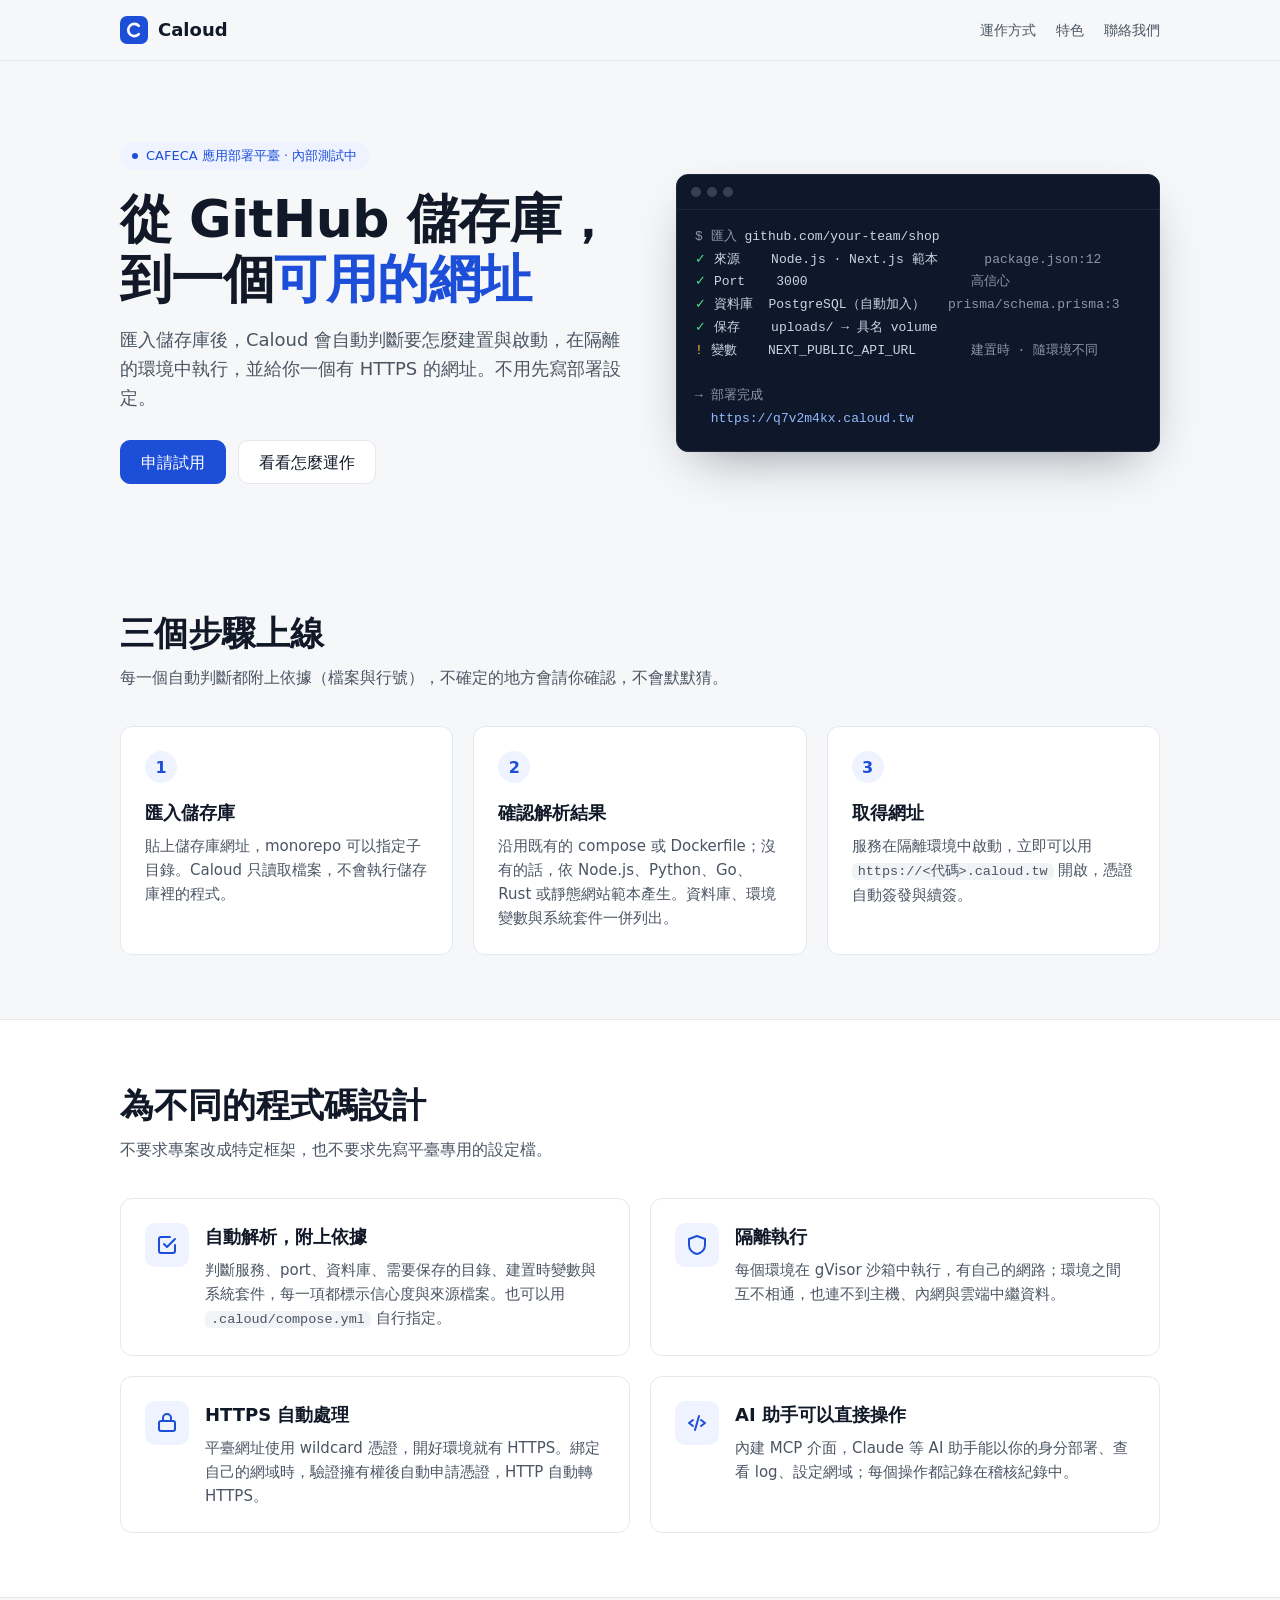
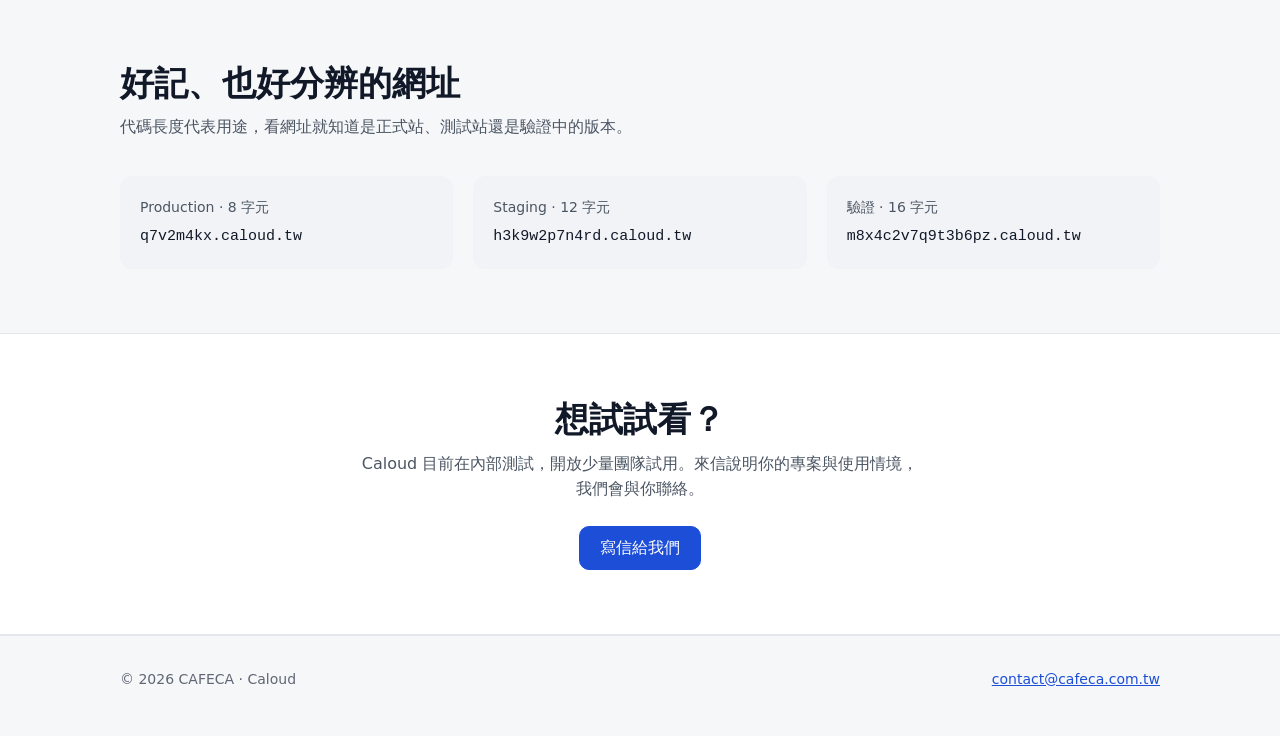
==== deploy/site/index.html @ 8cfd9b4c "chore: caloud.tw 形象頁（deploy/site） - index.html：單檔、無外部資源，淺色／深色、手機版 - nginx.conf：www.caloud.tw 301 到 c" ====
<!doctype html>
<html lang="zh-Hant-TW">
<head>
<meta charset="utf-8">
<meta name="viewport" content="width=device-width, initial-scale=1">
<title>Caloud · 從儲存庫到網址</title>
<meta name="description" content="Caloud 是 CAFECA 的應用部署平臺：匯入 GitHub 儲存庫，自動解析服務，在隔離環境中執行，並提供 HTTPS 網址。">
<meta name="theme-color" content="#0f172a">
<link rel="icon" href="data:image/svg+xml,%3Csvg xmlns='http://www.w3.org/2000/svg' viewBox='0 0 32 32'%3E%3Crect width='32' height='32' rx='8' fill='%231d4ed8'/%3E%3Cpath d='M21.5 11.2A7 7 0 1 0 21.5 20.8' stroke='white' stroke-width='3' fill='none' stroke-linecap='round'/%3E%3C/svg%3E">
<style>
  :root {
    --bg: #f6f7f9; --surface: #ffffff; --sunken: #f1f3f6; --text: #111827; --muted: #4b5563; --subtle: #5f6774;
    --border: #e4e7ec; --accent: #1d4ed8; --accent-hover: #1e40af; --accent-subtle: #eef3ff; --on-accent: #fff;
    --success: #15803d; --ink: #0f172a; --ink-text: #cbd5e1; --ink-muted: #8b98ab; --ink-border: #1e293b;
    --font: system-ui, -apple-system, "Segoe UI", "Noto Sans TC", "PingFang TC", sans-serif;
    --mono: ui-monospace, SFMono-Regular, Menlo, Consolas, monospace;
    --radius: 12px;
  }
  @media (prefers-color-scheme: dark) {
    :root {
      --bg: #0b0f17; --surface: #111722; --sunken: #0d121b; --text: #e6e9ef; --muted: #a3acb9; --subtle: #8c95a3;
      --border: #222b38; --accent: #6ea2ff; --accent-hover: #93bbff; --accent-subtle: #14223d; --on-accent: #0b0f17;
      --success: #4ade80; --ink: #070a10; --ink-border: #1a2230;
    }
  }
  * { box-sizing: border-box; }
  html { -webkit-text-size-adjust: 100%; }
  body { margin: 0; background: var(--bg); color: var(--text); font-family: var(--font); font-size: 16px; line-height: 1.6; }
  a { color: var(--accent); }
  a:hover { color: var(--accent-hover); }
  :focus-visible { outline: 2px solid var(--accent); outline-offset: 2px; border-radius: 4px; }
  .wrap { max-width: 1080px; margin: 0 auto; padding: 0 20px; }

  header { position: sticky; top: 0; z-index: 10; background: color-mix(in srgb, var(--bg) 88%, transparent); backdrop-filter: blur(8px); border-bottom: 1px solid var(--border); }
  .nav { display: flex; align-items: center; gap: 24px; height: 60px; }
  .brand { display: flex; align-items: center; gap: 10px; color: var(--text); text-decoration: none; font-weight: 600; font-size: 18px; }
  .brand svg { width: 28px; height: 28px; }
  .nav nav { display: flex; gap: 20px; margin-left: auto; }
  .nav nav a { color: var(--muted); text-decoration: none; font-size: 14px; }
  .nav nav a:hover { color: var(--text); }

  .hero { padding-top: 80px; padding-bottom: 64px; display: grid; grid-template-columns: 1.05fr 1fr; gap: 48px; align-items: center; }
  .eyebrow { display: inline-flex; align-items: center; gap: 8px; padding: 4px 12px; border-radius: 999px; background: var(--accent-subtle); color: var(--accent); font-size: 13px; font-weight: 500; }
  .eyebrow::before { content: ""; width: 6px; height: 6px; border-radius: 50%; background: currentColor; }
  h1 { margin: 20px 0 16px; font-size: clamp(34px, 5vw, 52px); line-height: 1.15; letter-spacing: -0.01em; text-wrap: balance; }
  h1 em { font-style: normal; color: var(--accent); }
  .lede { margin: 0 0 28px; color: var(--muted); font-size: 18px; max-width: 34em; }
  .cta { display: flex; flex-wrap: wrap; gap: 12px; }
  .btn { display: inline-flex; align-items: center; gap: 8px; height: 44px; padding: 0 20px; border-radius: 10px; font-weight: 500; text-decoration: none; border: 1px solid var(--border); color: var(--text); background: var(--surface); }
  .btn:hover { color: var(--text); border-color: var(--subtle); }
  .btn.primary { background: var(--accent); border-color: var(--accent); color: var(--on-accent); }
  .btn.primary:hover { background: var(--accent-hover); border-color: var(--accent-hover); color: var(--on-accent); }

  .term { background: var(--ink); color: var(--ink-text); border: 1px solid var(--ink-border); border-radius: var(--radius); font-family: var(--mono); font-size: 13px; line-height: 1.75; box-shadow: 0 20px 50px -20px rgb(15 23 42 / 0.45); overflow: hidden; }
  .term-bar { display: flex; gap: 6px; padding: 12px 14px; border-bottom: 1px solid var(--ink-border); }
  .term-bar i { width: 10px; height: 10px; border-radius: 50%; background: #334155; }
  .term pre { margin: 0; padding: 16px 18px 20px; white-space: pre-wrap; word-break: break-word; }
  .t-dim { color: var(--ink-muted); } .t-ok { color: #4ade80; } .t-mid { color: #fbbf24; } .t-url { color: #93bbff; }

  section { padding: 64px 0; }
  .section-head { max-width: 640px; margin-bottom: 36px; }
  h2 { margin: 0 0 10px; font-size: clamp(26px, 3.4vw, 34px); line-height: 1.25; text-wrap: balance; }
  .section-head p { margin: 0; color: var(--muted); }

  .steps { display: grid; grid-template-columns: repeat(3, 1fr); gap: 20px; counter-reset: s; }
  .step { position: relative; padding: 24px; background: var(--surface); border: 1px solid var(--border); border-radius: var(--radius); }
  .step::before { counter-increment: s; content: counter(s); display: grid; place-items: center; width: 32px; height: 32px; margin-bottom: 16px; border-radius: 50%; background: var(--accent-subtle); color: var(--accent); font-weight: 600; }
  .step h3, .feature h3 { margin: 0 0 6px; font-size: 18px; }
  .step p, .feature p { margin: 0; color: var(--muted); font-size: 15px; }

  .features { display: grid; grid-template-columns: repeat(2, 1fr); gap: 20px; }
  .feature { display: grid; grid-template-columns: 44px 1fr; gap: 16px; padding: 24px; background: var(--surface); border: 1px solid var(--border); border-radius: var(--radius); }
  .feature svg { width: 44px; height: 44px; padding: 10px; border-radius: 10px; background: var(--accent-subtle); color: var(--accent); }
  code { font-family: var(--mono); font-size: 0.9em; padding: 1px 6px; border-radius: 6px; background: var(--sunken); }

  .band { background: var(--surface); border-top: 1px solid var(--border); border-bottom: 1px solid var(--border); }
  .urls { display: grid; grid-template-columns: repeat(3, 1fr); gap: 20px; }
  .url { padding: 20px; border-radius: var(--radius); background: var(--sunken); }
  .url b { display: block; margin-bottom: 4px; font-size: 14px; color: var(--muted); font-weight: 500; }
  .url span { font-family: var(--mono); font-size: 15px; word-break: break-all; }

  .contact { text-align: center; }
  .contact p { color: var(--muted); max-width: 560px; margin: 0 auto 24px; }
  footer { padding: 32px 0 48px; color: var(--subtle); font-size: 14px; border-top: 1px solid var(--border); }
  footer .wrap { display: flex; flex-wrap: wrap; gap: 12px 24px; justify-content: space-between; }

  @media (max-width: 860px) {
    .hero { grid-template-columns: 1fr; padding-top: 48px; padding-bottom: 40px; gap: 32px; }
    .steps, .features, .urls { grid-template-columns: 1fr; }
    .nav nav { display: none; }
    section { padding: 48px 0; }
    .term { font-size: 12px; }
    .term pre { white-space: pre; overflow-x: auto; }
  }
  @media (prefers-reduced-motion: no-preference) {
    .btn, .nav nav a { transition: color .16s, background .16s, border-color .16s; }
  }
</style>
</head>
<body>
<header>
  <div class="wrap nav">
    <a class="brand" href="/" aria-label="Caloud 首頁">
      <svg viewBox="0 0 32 32" aria-hidden="true"><rect width="32" height="32" rx="8" fill="#1d4ed8"/><path d="M21.5 11.2A7 7 0 1 0 21.5 20.8" stroke="#fff" stroke-width="3" fill="none" stroke-linecap="round"/></svg>
      Caloud
    </a>
    <nav aria-label="頁面導覽">
      <a href="#how">運作方式</a>
      <a href="#features">特色</a>
      <a href="#contact">聯絡我們</a>
    </nav>
  </div>
</header>

<main>
  <div class="wrap hero">
    <div>
      <span class="eyebrow">CAFECA 應用部署平臺 · 內部測試中</span>
      <h1>從 GitHub 儲存庫，<br>到一個<em>可用的網址</em></h1>
      <p class="lede">匯入儲存庫後，Caloud 會自動判斷要怎麼建置與啟動，在隔離的環境中執行，並給你一個有 HTTPS 的網址。不用先寫部署設定。</p>
      <div class="cta">
        <a class="btn primary" href="#contact">申請試用</a>
        <a class="btn" href="#how">看看怎麼運作</a>
      </div>
    </div>
    <div class="term" role="img" aria-label="解析範例：偵測到 Next.js 與 PostgreSQL，部署到 q7v2m4kx.caloud.tw">
      <div class="term-bar" aria-hidden="true"><i></i><i></i><i></i></div>
<pre aria-hidden="true"><span class="t-dim">$ 匯入</span> github.com/your-team/shop
<span class="t-ok">✓</span> 來源    Node.js · Next.js 範本      <span class="t-dim">package.json:12</span>
<span class="t-ok">✓</span> Port    3000                     <span class="t-dim">高信心</span>
<span class="t-ok">✓</span> 資料庫  PostgreSQL（自動加入）   <span class="t-dim">prisma/schema.prisma:3</span>
<span class="t-ok">✓</span> 保存    uploads/ → 具名 volume
<span class="t-mid">!</span> 變數    NEXT_PUBLIC_API_URL       <span class="t-dim">建置時 · 隨環境不同</span>

<span class="t-dim">→ 部署完成</span>
  <span class="t-url">https://q7v2m4kx.caloud.tw</span></pre>
    </div>
  </div>

  <section id="how">
    <div class="wrap">
      <div class="section-head">
        <h2>三個步驟上線</h2>
        <p>每一個自動判斷都附上依據（檔案與行號），不確定的地方會請你確認，不會默默猜。</p>
      </div>
      <div class="steps">
        <div class="step"><h3>匯入儲存庫</h3><p>貼上儲存庫網址，monorepo 可以指定子目錄。Caloud 只讀取檔案，不會執行儲存庫裡的程式。</p></div>
        <div class="step"><h3>確認解析結果</h3><p>沿用既有的 compose 或 Dockerfile；沒有的話，依 Node.js、Python、Go、Rust 或靜態網站範本產生。資料庫、環境變數與系統套件一併列出。</p></div>
        <div class="step"><h3>取得網址</h3><p>服務在隔離環境中啟動，立即可以用 <code>https://&lt;代碼&gt;.caloud.tw</code> 開啟，憑證自動簽發與續簽。</p></div>
      </div>
    </div>
  </section>

  <section id="features" class="band">
    <div class="wrap">
      <div class="section-head">
        <h2>為不同的程式碼設計</h2>
        <p>不要求專案改成特定框架，也不要求先寫平臺專用的設定檔。</p>
      </div>
      <div class="features">
        <div class="feature">
          <svg viewBox="0 0 24 24" fill="none" stroke="currentColor" stroke-width="2" stroke-linecap="round" stroke-linejoin="round" aria-hidden="true"><path d="M9 11l3 3 8-8"/><path d="M20 12v6a2 2 0 0 1-2 2H6a2 2 0 0 1-2-2V6a2 2 0 0 1 2-2h9"/></svg>
          <div><h3>自動解析，附上依據</h3><p>判斷服務、port、資料庫、需要保存的目錄、建置時變數與系統套件，每一項都標示信心度與來源檔案。也可以用 <code>.caloud/compose.yml</code> 自行指定。</p></div>
        </div>
        <div class="feature">
          <svg viewBox="0 0 24 24" fill="none" stroke="currentColor" stroke-width="2" stroke-linecap="round" stroke-linejoin="round" aria-hidden="true"><path d="M12 3l8 3v6c0 4.5-3.4 8.3-8 9-4.6-.7-8-4.5-8-9V6z"/></svg>
          <div><h3>隔離執行</h3><p>每個環境在 gVisor 沙箱中執行，有自己的網路；環境之間互不相通，也連不到主機、內網與雲端中繼資料。</p></div>
        </div>
        <div class="feature">
          <svg viewBox="0 0 24 24" fill="none" stroke="currentColor" stroke-width="2" stroke-linecap="round" stroke-linejoin="round" aria-hidden="true"><rect x="4" y="10" width="16" height="10" rx="2"/><path d="M8 10V7a4 4 0 0 1 8 0v3"/></svg>
          <div><h3>HTTPS 自動處理</h3><p>平臺網址使用 wildcard 憑證，開好環境就有 HTTPS。綁定自己的網域時，驗證擁有權後自動申請憑證，HTTP 自動轉 HTTPS。</p></div>
        </div>
        <div class="feature">
          <svg viewBox="0 0 24 24" fill="none" stroke="currentColor" stroke-width="2" stroke-linecap="round" stroke-linejoin="round" aria-hidden="true"><path d="M8 9l-4 3 4 3"/><path d="M16 9l4 3-4 3"/><path d="M14 5l-4 14"/></svg>
          <div><h3>AI 助手可以直接操作</h3><p>內建 MCP 介面，Claude 等 AI 助手能以你的身分部署、查看 log、設定網域；每個操作都記錄在稽核紀錄中。</p></div>
        </div>
      </div>
    </div>
  </section>

  <section>
    <div class="wrap">
      <div class="section-head">
        <h2>好記、也好分辨的網址</h2>
        <p>代碼長度代表用途，看網址就知道是正式站、測試站還是驗證中的版本。</p>
      </div>
      <div class="urls">
        <div class="url"><b>Production · 8 字元</b><span>q7v2m4kx.caloud.tw</span></div>
        <div class="url"><b>Staging · 12 字元</b><span>h3k9w2p7n4rd.caloud.tw</span></div>
        <div class="url"><b>驗證 · 16 字元</b><span>m8x4c2v7q9t3b6pz.caloud.tw</span></div>
      </div>
    </div>
  </section>

  <section id="contact" class="band contact">
    <div class="wrap">
      <h2>想試試看？</h2>
      <p>Caloud 目前在內部測試，開放少量團隊試用。來信說明你的專案與使用情境，我們會與你聯絡。</p>
      <a class="btn primary" href="mailto:contact@cafeca.com.tw?subject=Caloud%20%E8%A9%A6%E7%94%A8%E7%94%B3%E8%AB%8B">寫信給我們</a>
    </div>
  </section>
</main>

<footer>
  <div class="wrap">
    <span>© 2026 CAFECA · Caloud</span>
    <a href="mailto:contact@cafeca.com.tw">contact@cafeca.com.tw</a>
  </div>
</footer>
</body>
</html>
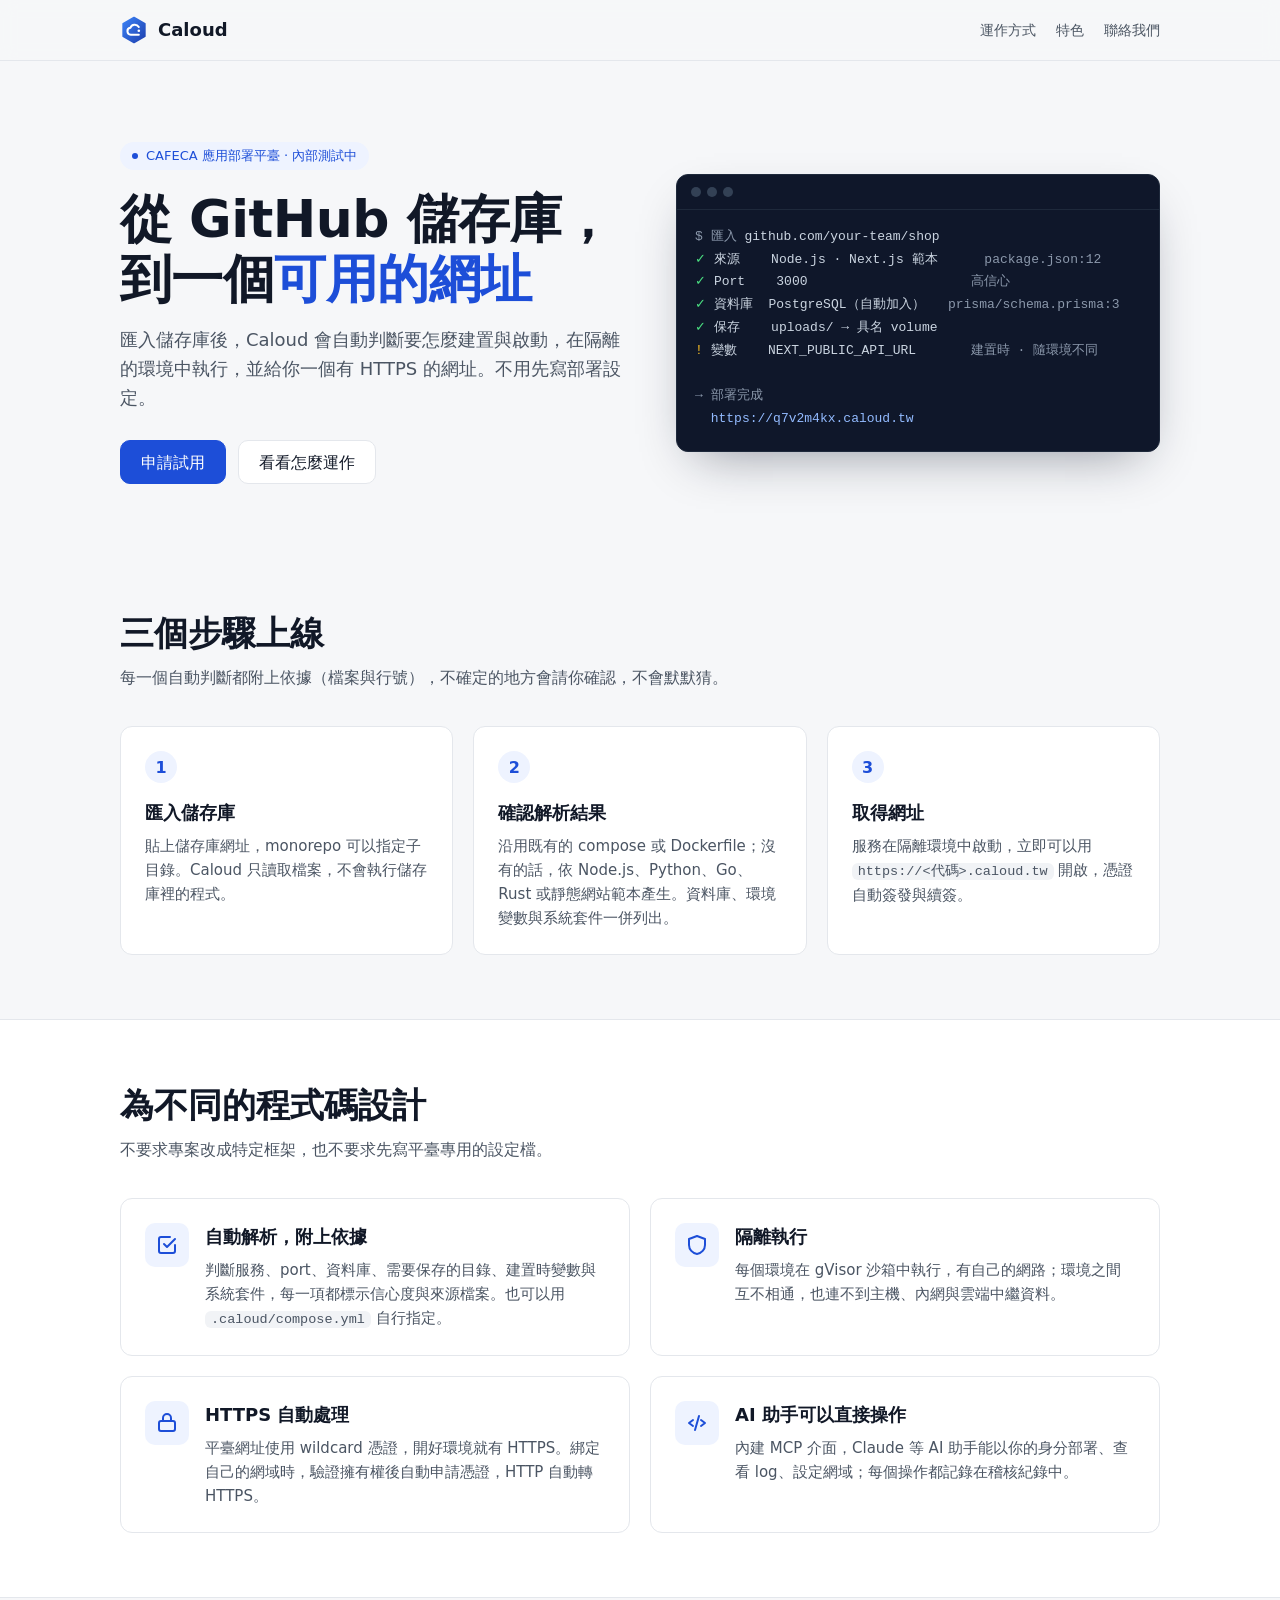
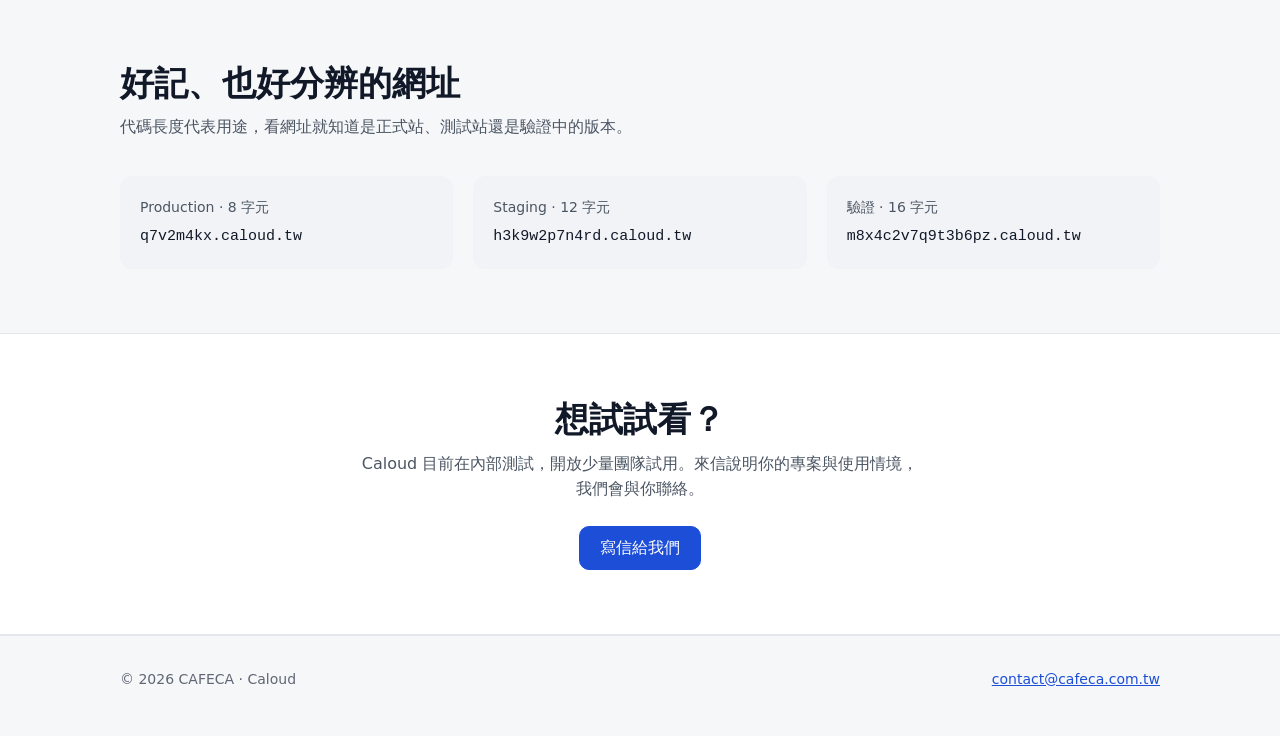
==== commit 662f96cf: "feat: 套用品牌標誌「六角雲」 - web/ds/logo.svg 經 /assets/ds/logo.svg 提供；管理介面分頁圖示、側欄、登入畫面改用 - 形象頁（deploy/site）的導" ====
--- a/deploy/site/index.html
+++ b/deploy/site/index.html
@@ -6,7 +6,7 @@
 <title>Caloud · 從儲存庫到網址</title>
 <meta name="description" content="Caloud 是 CAFECA 的應用部署平臺：匯入 GitHub 儲存庫，自動解析服務，在隔離環境中執行，並提供 HTTPS 網址。">
 <meta name="theme-color" content="#0f172a">
-<link rel="icon" href="data:image/svg+xml,%3Csvg xmlns='http://www.w3.org/2000/svg' viewBox='0 0 32 32'%3E%3Crect width='32' height='32' rx='8' fill='%231d4ed8'/%3E%3Cpath d='M21.5 11.2A7 7 0 1 0 21.5 20.8' stroke='white' stroke-width='3' fill='none' stroke-linecap='round'/%3E%3C/svg%3E">
+<link rel="icon" type="image/svg+xml" href="data:image/svg+xml,%3Csvg xmlns=%22http://www.w3.org/2000/svg%22 viewBox=%220 0 64 64%22%3E%3Cdefs%3E%3ClinearGradient id=%22gi%22 x1=%220%22 y1=%220%22 x2=%221%22 y2=%221%22%3E%3Cstop offset=%220%22 stop-color=%22%233b82f6%22/%3E%3Cstop offset=%221%22 stop-color=%22%231e40af%22/%3E%3C/linearGradient%3E%3C/defs%3E  %3Cpath d=%22M32 3.5 56.7 17.75v28.5L32 60.5 7.3 46.25v-28.5z%22 fill=%22url%28%23gi%29%22 stroke=%22url%28%23gi%29%22 stroke-width=%224%22 stroke-linejoin=%22round%22/%3E  %3Cpath d=%22M43 25a11 11 0 0 0-19.4 2.1 7.8 7.8 0 0 0 1.1 15.5H43%22 fill=%22none%22 stroke=%22%23fff%22 stroke-width=%224.6%22 stroke-linecap=%22round%22 stroke-linejoin=%22round%22/%3E  %3Ccircle cx=%2243%22 cy=%2233.8%22 r=%223%22 fill=%22%23fff%22/%3E%3C/svg%3E">
 <style>
   :root {
     --bg: #f6f7f9; --surface: #ffffff; --sunken: #f1f3f6; --text: #111827; --muted: #4b5563; --subtle: #5f6774;
@@ -101,7 +101,7 @@
 <header>
   <div class="wrap nav">
     <a class="brand" href="/" aria-label="Caloud 首頁">
-      <svg viewBox="0 0 32 32" aria-hidden="true"><rect width="32" height="32" rx="8" fill="#1d4ed8"/><path d="M21.5 11.2A7 7 0 1 0 21.5 20.8" stroke="#fff" stroke-width="3" fill="none" stroke-linecap="round"/></svg>
+      <svg viewBox="0 0 64 64" aria-hidden="true"><defs><linearGradient id="gi" x1="0" y1="0" x2="1" y2="1"><stop offset="0" stop-color="#3b82f6"/><stop offset="1" stop-color="#1e40af"/></linearGradient></defs> <path d="M32 3.5 56.7 17.75v28.5L32 60.5 7.3 46.25v-28.5z" fill="url(#gi)" stroke="url(#gi)" stroke-width="4" stroke-linejoin="round"/> <path d="M43 25a11 11 0 0 0-19.4 2.1 7.8 7.8 0 0 0 1.1 15.5H43" fill="none" stroke="#fff" stroke-width="4.6" stroke-linecap="round" stroke-linejoin="round"/> <circle cx="43" cy="33.8" r="3" fill="#fff"/></svg>
       Caloud
     </a>
     <nav aria-label="頁面導覽">
